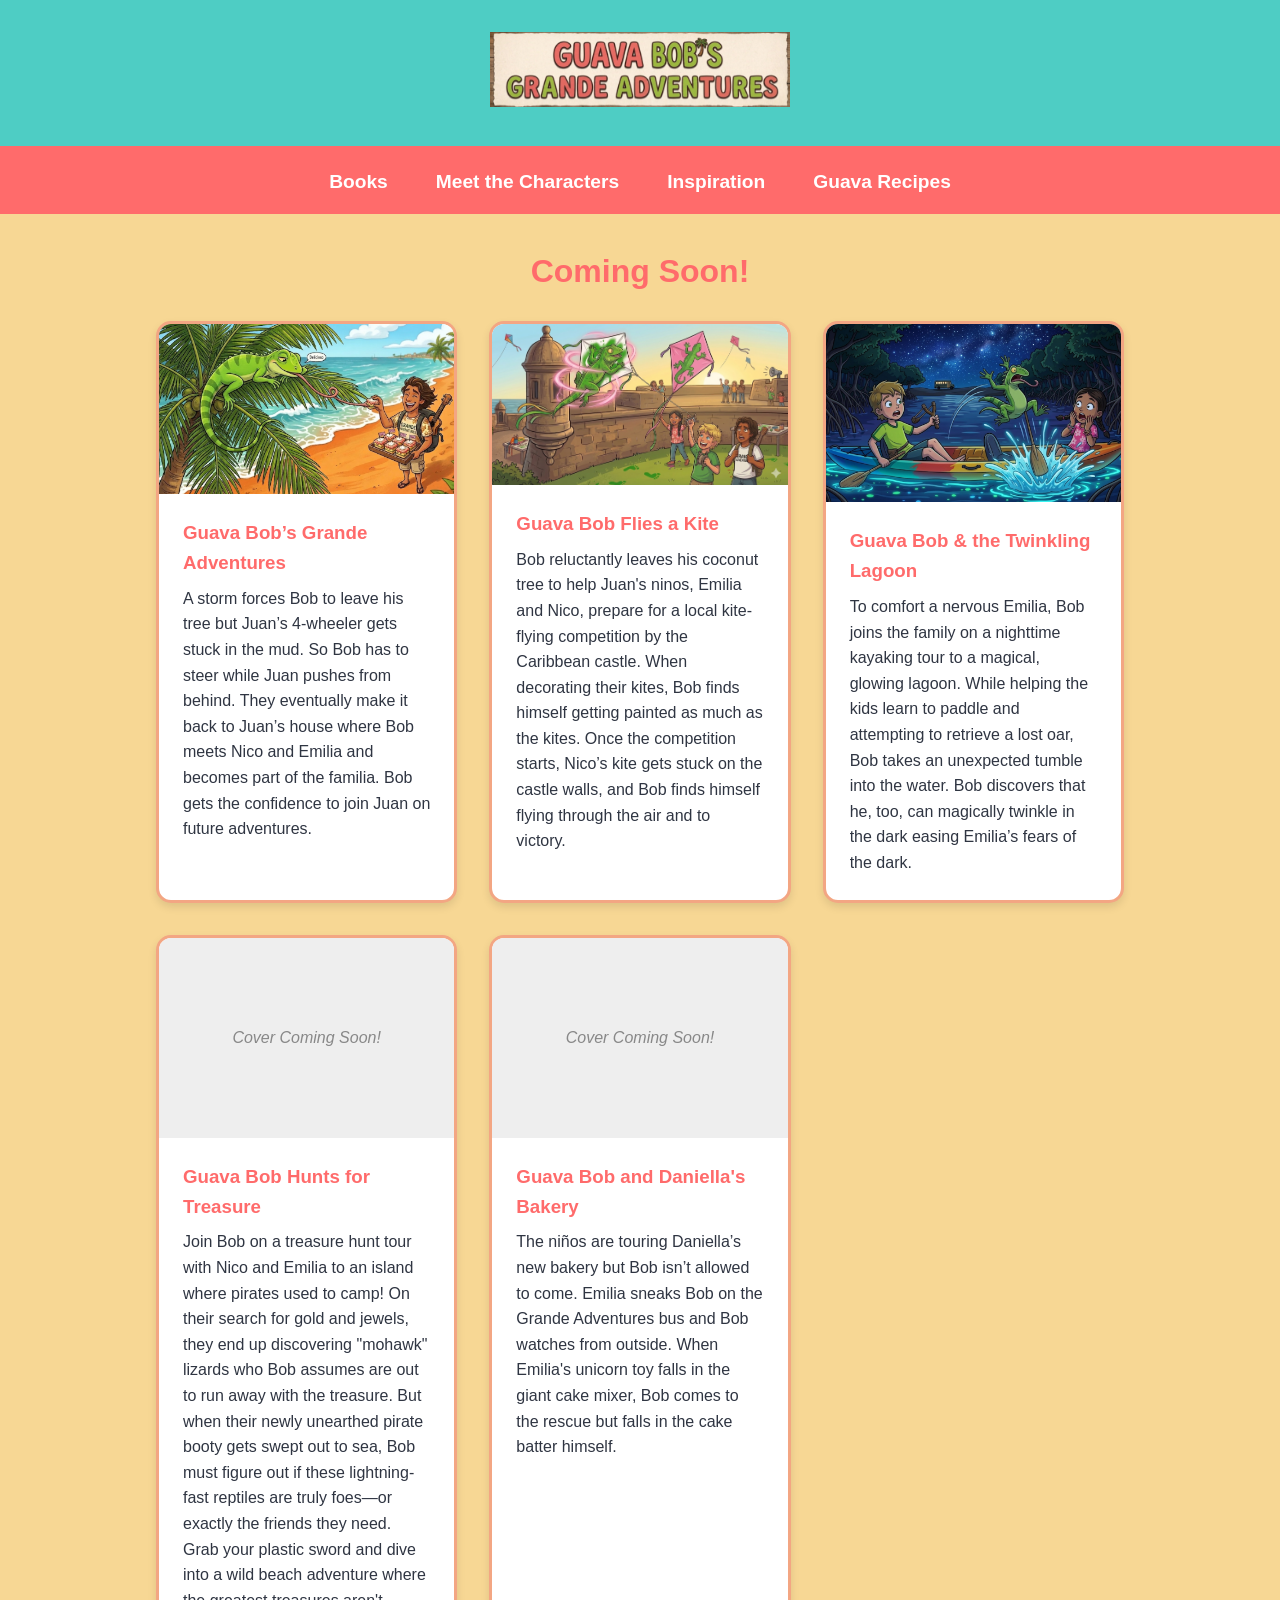
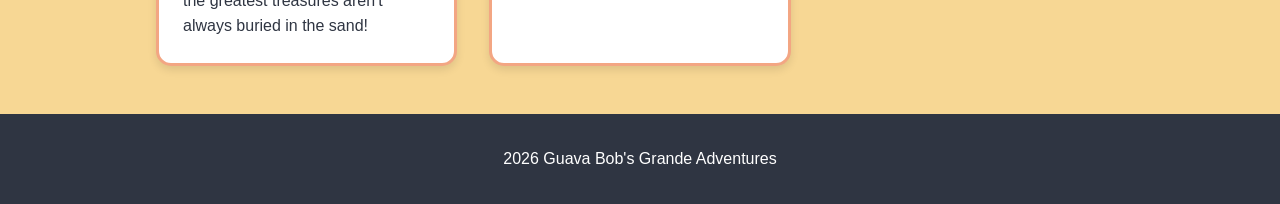
==== index.html @ d7e7c0f7 "Update index.html" ====
<!DOCTYPE html>
<html lang="en">
<head>
    <meta charset="UTF-8">
    <meta name="viewport" content="width=device-width, initial-scale=1.0">
    <title>Guava Bob's Grande Adventures - Books</title>
    <link rel="stylesheet" href="style.css">
</head>
<body>
    <header>
        <img src="images/Guava Bob Main Title.png" alt="Guava Bob's Grande Adventures" class="logo">
    </header>

    <nav>
        <ul>
            <li><a href="index.html">Books</a></li>
            <li><a href="characters.html">Meet the Characters</a></li>
            <li><a href="inspiration.html">Inspiration</a></li>
            <li><a href="recipes.html">Guava Recipes</a></li>
        </ul>
    </nav>

    <main>
        <h1>Coming Soon!</h1>
        <div class="card-container">
            <!-- Book 1 -->
            <div class="card">
                <img src="images/bookcover/GuavaBobGrandeIAdventures.png" alt="Guava Bob’s Grande Adventures">
                <div class="card-content">
                    <h3>Guava Bob’s Grande Adventures</h3>
                    <p>A storm forces Bob to leave his tree but Juan’s 4-wheeler gets stuck in the mud. So Bob has to steer while Juan pushes from behind. They eventually make it back to Juan’s house where Bob meets Nico and Emilia and becomes part of the familia. Bob gets the confidence to join Juan on future adventures.</p>
                </div>
            </div>

            <!-- Book 2 -->
            <div class="card">
                <img src="images/bookcover/kiteflyingCover.png" alt="Guava Bob Flies a Kite">
                <div class="card-content">
                    <h3>Guava Bob Flies a Kite</h3>
                    <p>Bob reluctantly leaves his coconut tree to help Juan's ninos, Emilia and Nico, prepare for a local kite-flying competition by the Caribbean castle. When decorating their kites, Bob finds himself getting painted as much as the kites. Once the competition starts, Nico’s kite gets stuck on the castle walls, and Bob finds himself flying through the air and to victory.</p>
                </div>
            </div>

            <!-- Book 3 -->
            <div class="card">
                <img src="images/bookcover/GuavaBobAndTheTwinklingLagoon.png" alt="Guava Bob & the Twinkling Lagoon">
                <div class="card-content">
                    <h3>Guava Bob & the Twinkling Lagoon</h3>
                    <p>To comfort a nervous Emilia, Bob joins the family on a nighttime kayaking tour to a magical, glowing lagoon. While helping the kids learn to paddle and attempting to retrieve a lost oar, Bob takes an unexpected tumble into the water. Bob discovers that he, too, can magically twinkle in the dark easing Emilia’s fears of the dark.</p>
                </div>
            </div>

            <!-- Book 4 -->
            <div class="card">
                <div class="image-placeholder">Cover Coming Soon!</div>
                <div class="card-content">
                    <h3>Guava Bob Hunts for Treasure</h3>
                    <p>Join Bob on a treasure hunt tour with Nico and Emilia to an island where pirates used to camp! On their search for gold and jewels, they end up discovering "mohawk" lizards who Bob assumes are out to run away with the treasure. But when their newly unearthed pirate booty gets swept out to sea, Bob must figure out if these lightning-fast reptiles are truly foes—or exactly the friends they need. Grab your plastic sword and dive into a wild beach adventure where the greatest treasures aren't always buried in the sand!</p>
                </div>
            </div>

            <!-- Book 5 -->
            <div class="card">
                <div class="image-placeholder">Cover Coming Soon!</div>
                <div class="card-content">
                    <h3>Guava Bob and Daniella's Bakery</h3>
                    <p>The niños are touring Daniella’s new bakery but Bob isn’t allowed to come. Emilia sneaks Bob on the Grande Adventures bus and Bob watches from outside. When Emilia's unicorn toy falls in the giant cake mixer, Bob comes to the rescue but falls in the cake batter himself.</p>
                </div>
            </div>
        </div>
    </main>

    <footer>
        <p> 2026 Guava Bob's Grande Adventures</p>
    </footer>
</body>
</html>
---- style.css ----
:root {
    --guava-pink: #FF6B6B;
    --lizard-green: #4ECDC4;
    --sand-tan: #F7D794;
    --sand-orange: #F3A683;
    --tropical-dark: #2F3542;
    --white: #FFFFFF;
}

* {
    box-sizing: border-box;
    margin: 0;
    padding: 0;
}

body {
    font-family: 'Comic Sans MS', 'Chalkboard SE', 'cursive', sans-serif;
    background-color: var(--sand-tan);
    color: var(--tropical-dark);
    line-height: 1.6;
}

header {
    background-color: var(--lizard-green);
    padding: 2rem;
    text-align: center;
    border-bottom: 5px solid var(--guava-pink);
}

.logo {
    max-width: 300px;
    height: auto;
}

nav {
    background-color: var(--guava-pink);
    padding: 1rem;
    position: sticky;
    top: 0;
    z-index: 1000;
}

nav ul {
    list-style: none;
    display: flex;
    justify-content: center;
    flex-wrap: wrap;
}

nav ul li {
    margin: 0 1.5rem;
}

nav ul li a {
    color: var(--white);
    text-decoration: none;
    font-weight: bold;
    font-size: 1.2rem;
}

nav ul li a:hover {
    color: var(--tropical-dark);
}

main {
    max-width: 1000px;
    margin: 2rem auto;
    padding: 0 1rem;
}

h1, h2 {
    color: var(--guava-pink);
    margin-bottom: 1.5rem;
    text-align: center;
}

.card-container {
    display: grid;
    grid-template-columns: repeat(auto-fit, minmax(300px, 1fr));
    gap: 2rem;
}

.card {
    background-color: var(--white);
    border-radius: 15px;
    overflow: hidden;
    box-shadow: 0 4px 8px rgba(0,0,0,0.1);
    border: 3px solid var(--sand-orange);
    transition: transform 0.3s ease;
}

.card:hover {
    transform: translateY(-5px);
}

.card img {
    width: 100%;
    height: auto;
    display: block;
}

.card-content {
    padding: 1.5rem;
}

.card-content h3 {
    color: var(--guava-pink);
    margin-bottom: 0.5rem;
}

.recipe-placeholder, .image-placeholder {
    background-color: #eee;
    height: 200px;
    display: flex;
    align-items: center;
    justify-content: center;
    color: #888;
    font-style: italic;
}

footer {
    text-align: center;
    padding: 2rem;
    background-color: var(--tropical-dark);
    color: var(--white);
    margin-top: 3rem;
}

/* Character Specific Styles */
.character-grid {
    display: grid;
    grid-template-columns: repeat(auto-fit, minmax(200px, 1fr));
    gap: 2rem;
}

.character-card img {
    border-radius: 50%;
    width: 150px;
    height: 150px;
    object-fit: cover;
    margin: 1rem auto;
    border: 5px solid var(--lizard-green);
}

.character-card {
    text-align: center;
}

/* Inspiration Page */
.bio-section {
    background: var(--white);
    padding: 2rem;
    border-radius: 15px;
    border-left: 10px solid var(--guava-pink);
}

@media (max-width: 600px) {
    nav ul li {
        margin: 0.5rem;
    }
}
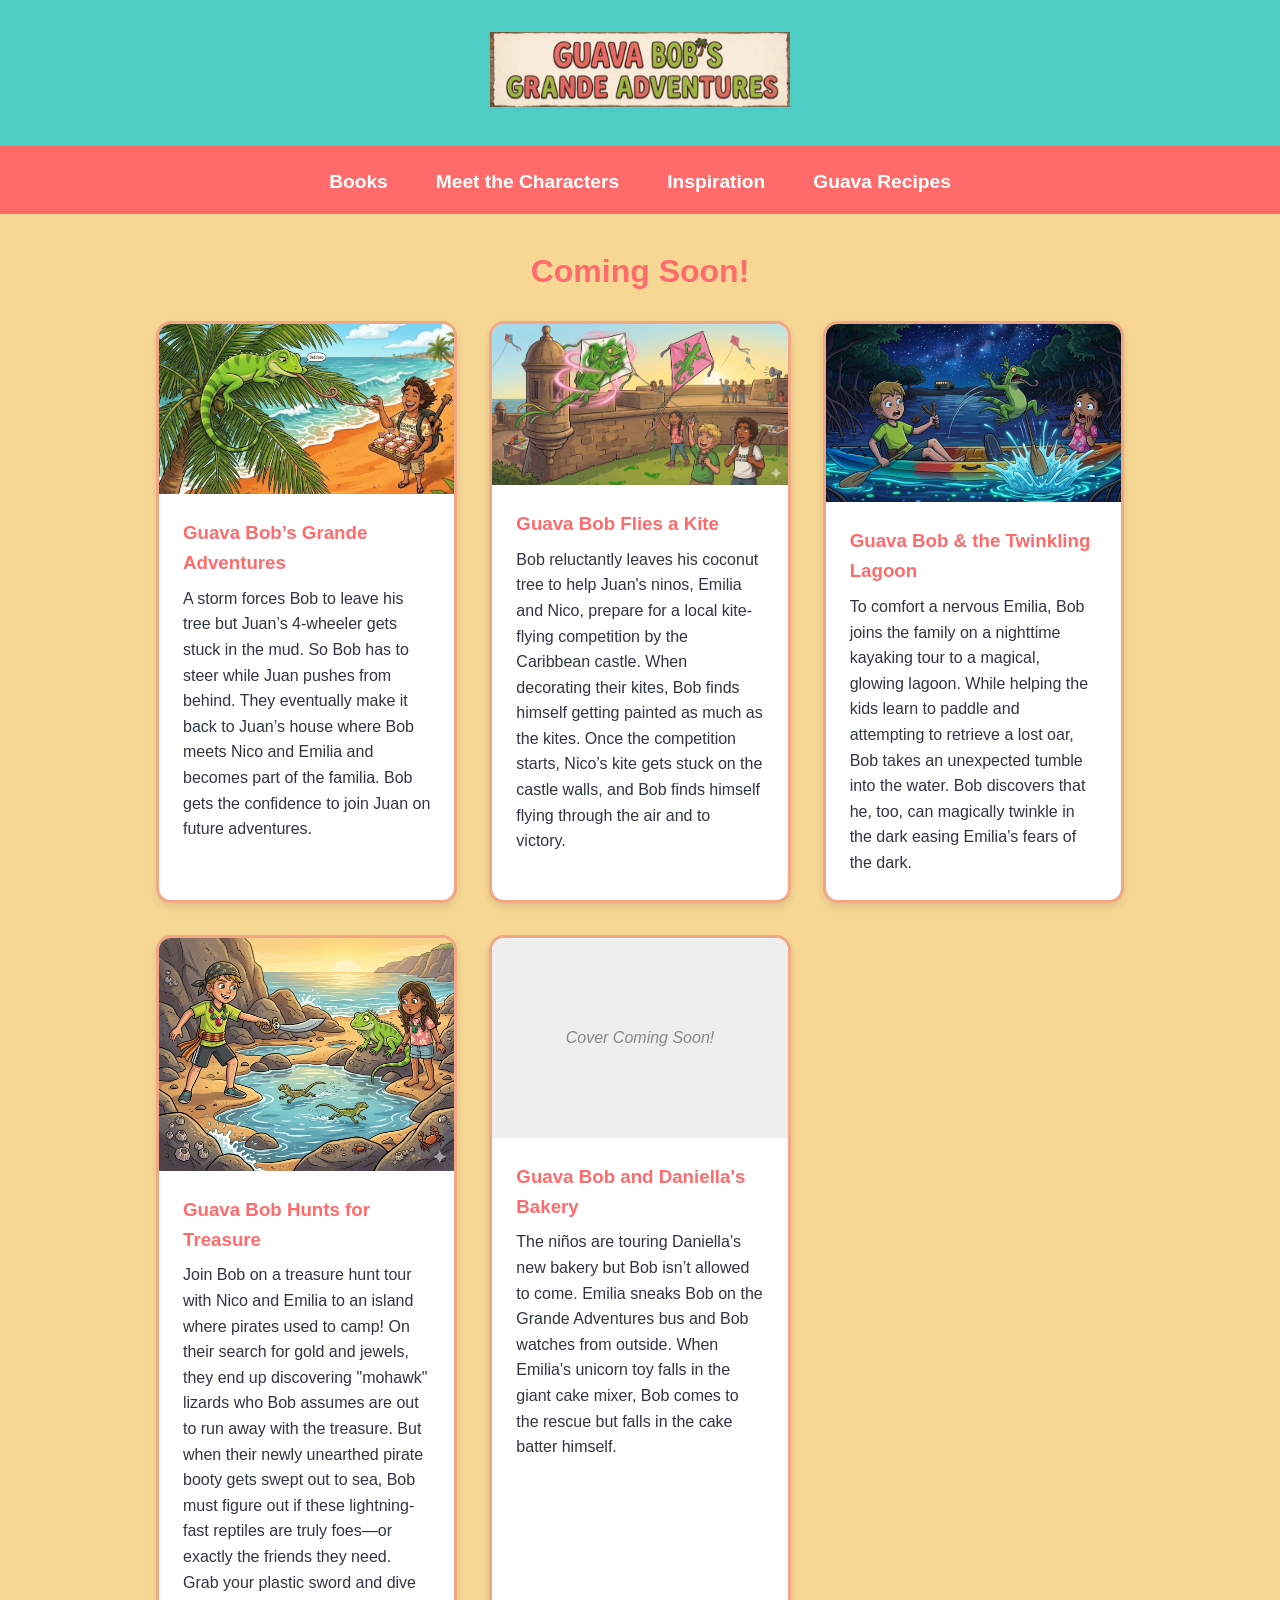
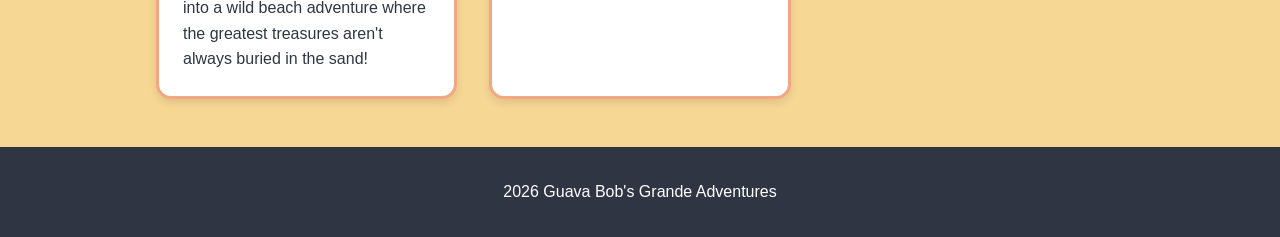
==== commit f652dcc1: "Update index.html" ====
--- a/index.html
+++ b/index.html
@@ -52,7 +52,7 @@
 
             <!-- Book 4 -->
             <div class="card">
-                <div class="image-placeholder">Cover Coming Soon!</div>
+                <img src="images/bookcover/TreasureHuntCover.png" alt="Guava Bob Hunts for Treasure">
                 <div class="card-content">
                     <h3>Guava Bob Hunts for Treasure</h3>
                     <p>Join Bob on a treasure hunt tour with Nico and Emilia to an island where pirates used to camp! On their search for gold and jewels, they end up discovering "mohawk" lizards who Bob assumes are out to run away with the treasure. But when their newly unearthed pirate booty gets swept out to sea, Bob must figure out if these lightning-fast reptiles are truly foes—or exactly the friends they need. Grab your plastic sword and dive into a wild beach adventure where the greatest treasures aren't always buried in the sand!</p>
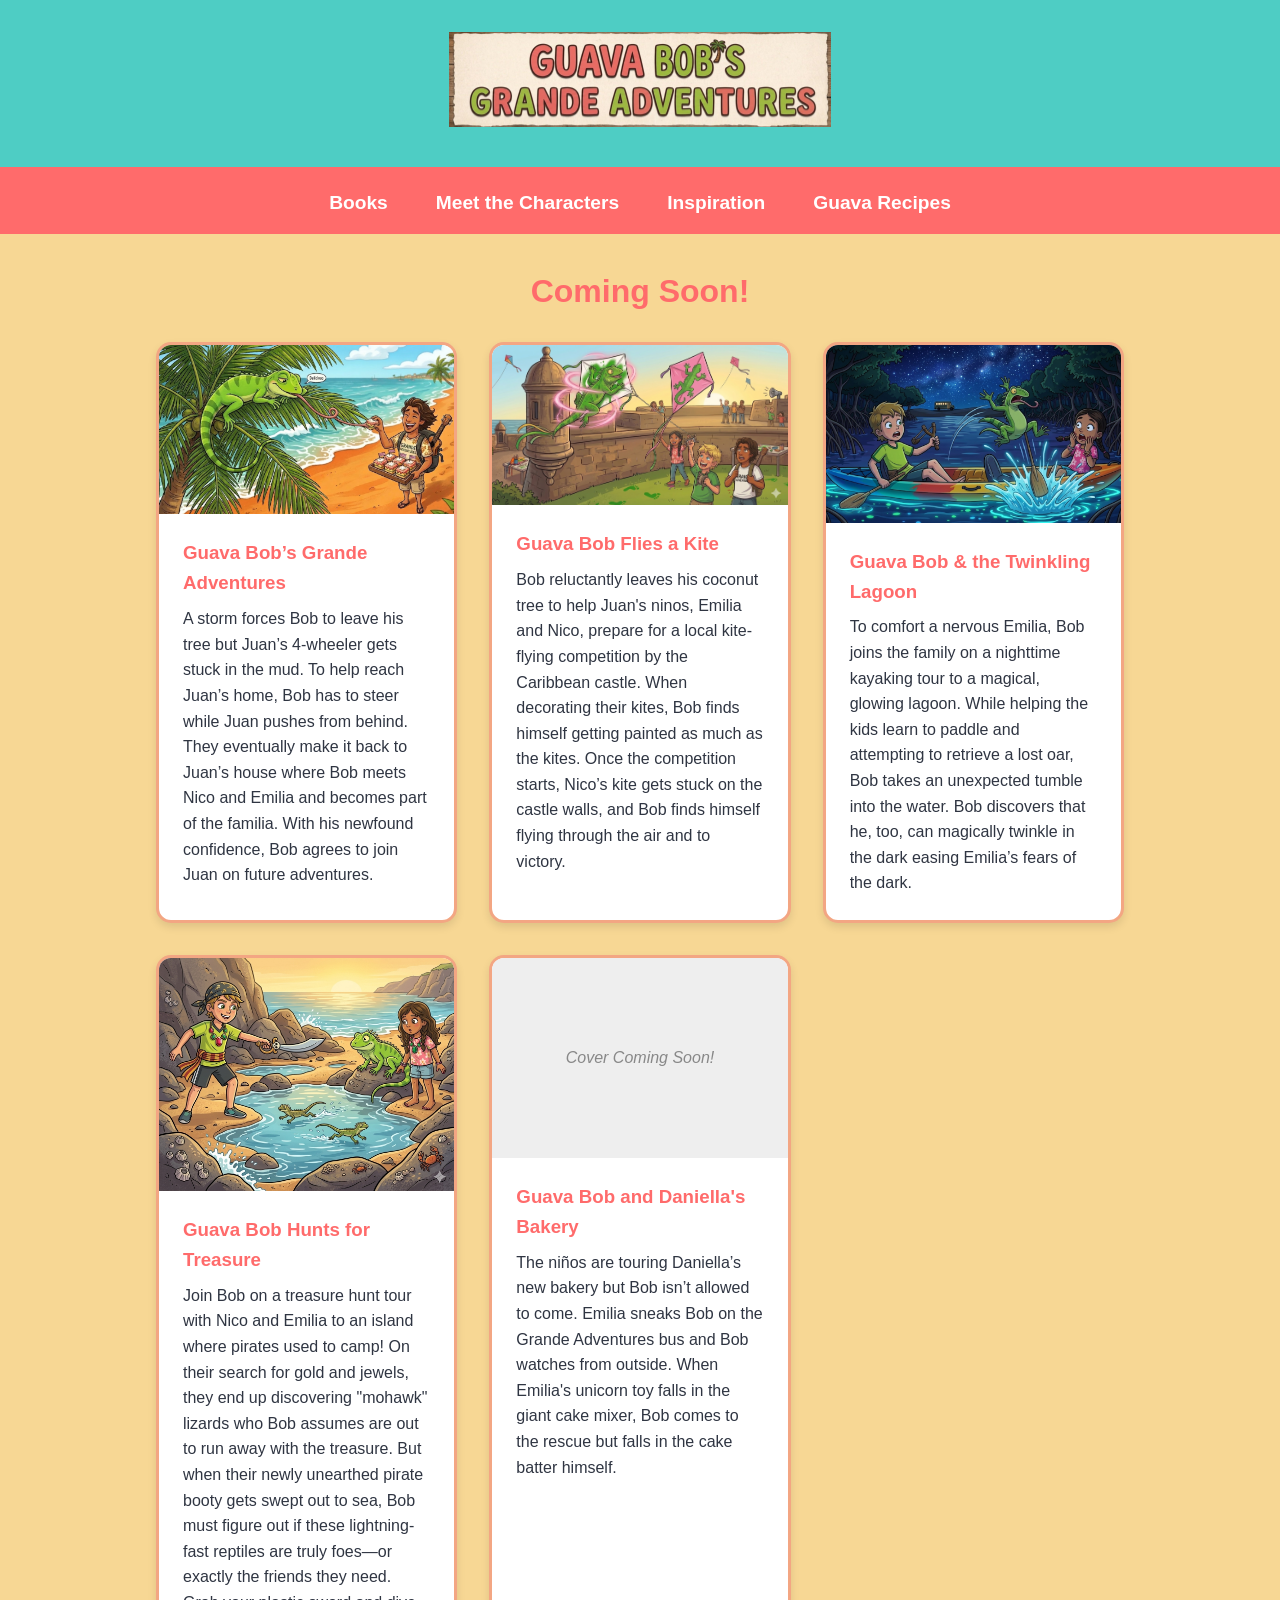
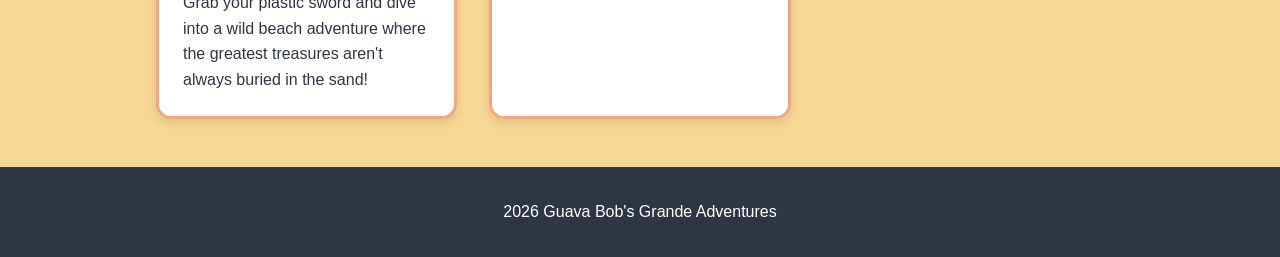
==== commit 50a12959: "Update index.html" ====
--- a/index.html
+++ b/index.html
@@ -28,7 +28,7 @@
                 <img src="images/bookcover/GuavaBobGrandeIAdventures.png" alt="Guava Bob’s Grande Adventures">
                 <div class="card-content">
                     <h3>Guava Bob’s Grande Adventures</h3>
-                    <p>A storm forces Bob to leave his tree but Juan’s 4-wheeler gets stuck in the mud. So Bob has to steer while Juan pushes from behind. They eventually make it back to Juan’s house where Bob meets Nico and Emilia and becomes part of the familia. Bob gets the confidence to join Juan on future adventures.</p>
+                    <p>A storm forces Bob to leave his tree but Juan’s 4-wheeler gets stuck in the mud. To help reach Juan’s home, Bob has to steer while Juan pushes from behind.  They eventually make it back to Juan’s house where Bob meets Nico and Emilia and becomes part of the familia.  With his newfound confidence, Bob agrees to join Juan on future adventures.</p>
                 </div>
             </div>
 
--- a/style.css
+++ b/style.css
@@ -28,7 +28,7 @@
 }
 
 .logo {
-    max-width: 300px;
+    max-width: 600px;
     height: auto;
 }
 
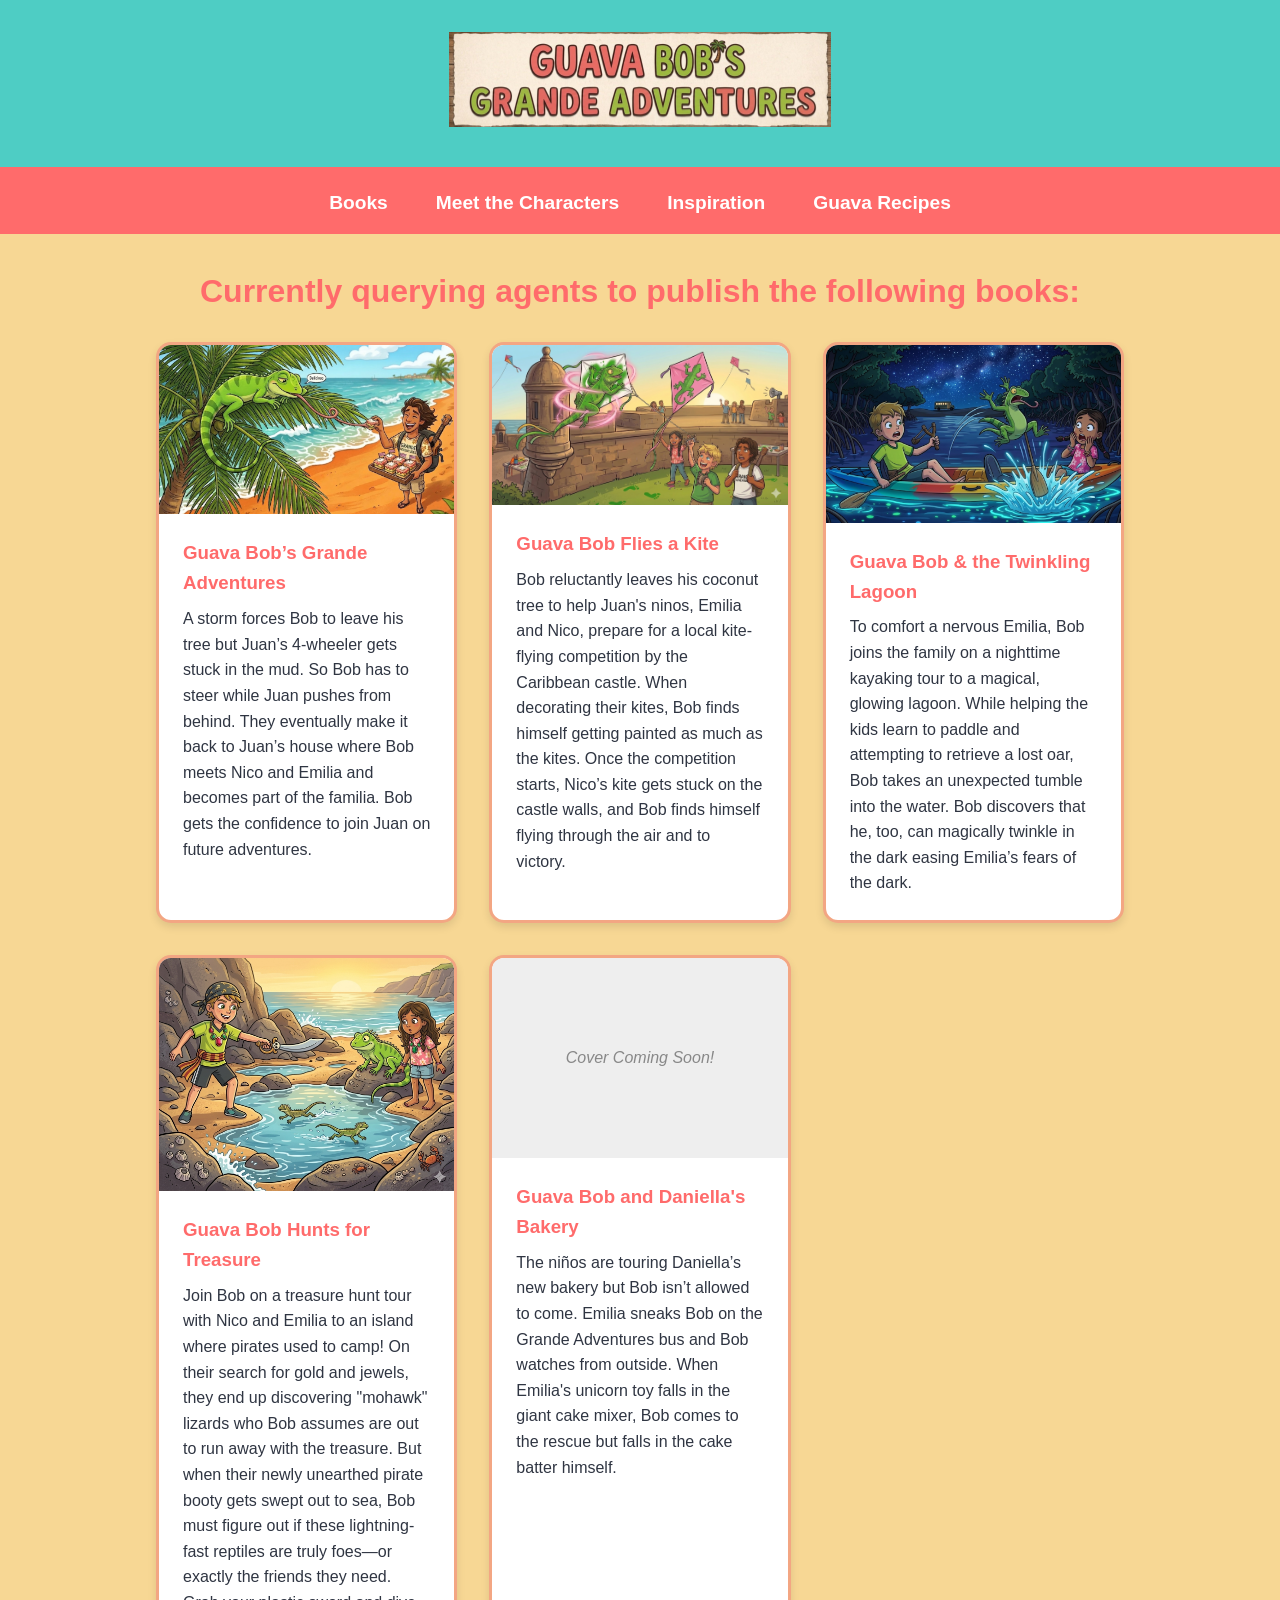
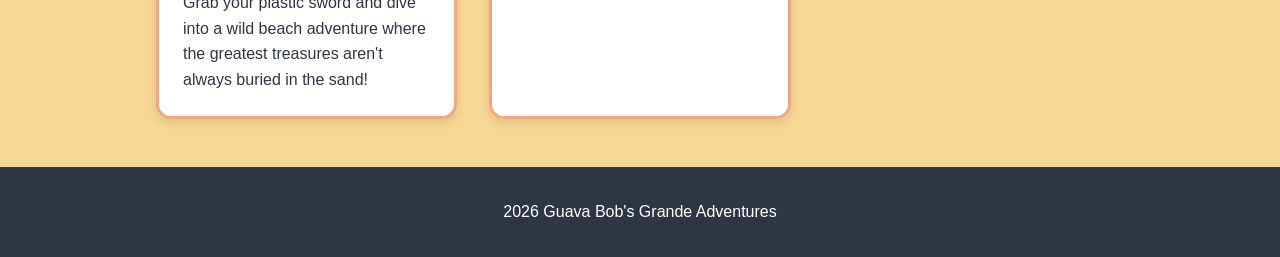
==== commit a44be814: "Update index.html" ====
--- a/index.html
+++ b/index.html
@@ -21,14 +21,14 @@
     </nav>
 
     <main>
-        <h1>Coming Soon!</h1>
+        <h1>Currently querying agents to publish the following books:</h1>
         <div class="card-container">
             <!-- Book 1 -->
             <div class="card">
                 <img src="images/bookcover/GuavaBobGrandeIAdventures.png" alt="Guava Bob’s Grande Adventures">
                 <div class="card-content">
                     <h3>Guava Bob’s Grande Adventures</h3>
-                    <p>A storm forces Bob to leave his tree but Juan’s 4-wheeler gets stuck in the mud. To help reach Juan’s home, Bob has to steer while Juan pushes from behind.  They eventually make it back to Juan’s house where Bob meets Nico and Emilia and becomes part of the familia.  With his newfound confidence, Bob agrees to join Juan on future adventures.</p>
+                    <p>A storm forces Bob to leave his tree but Juan’s 4-wheeler gets stuck in the mud. So Bob has to steer while Juan pushes from behind. They eventually make it back to Juan’s house where Bob meets Nico and Emilia and becomes part of the familia. Bob gets the confidence to join Juan on future adventures.</p>
                 </div>
             </div>
 
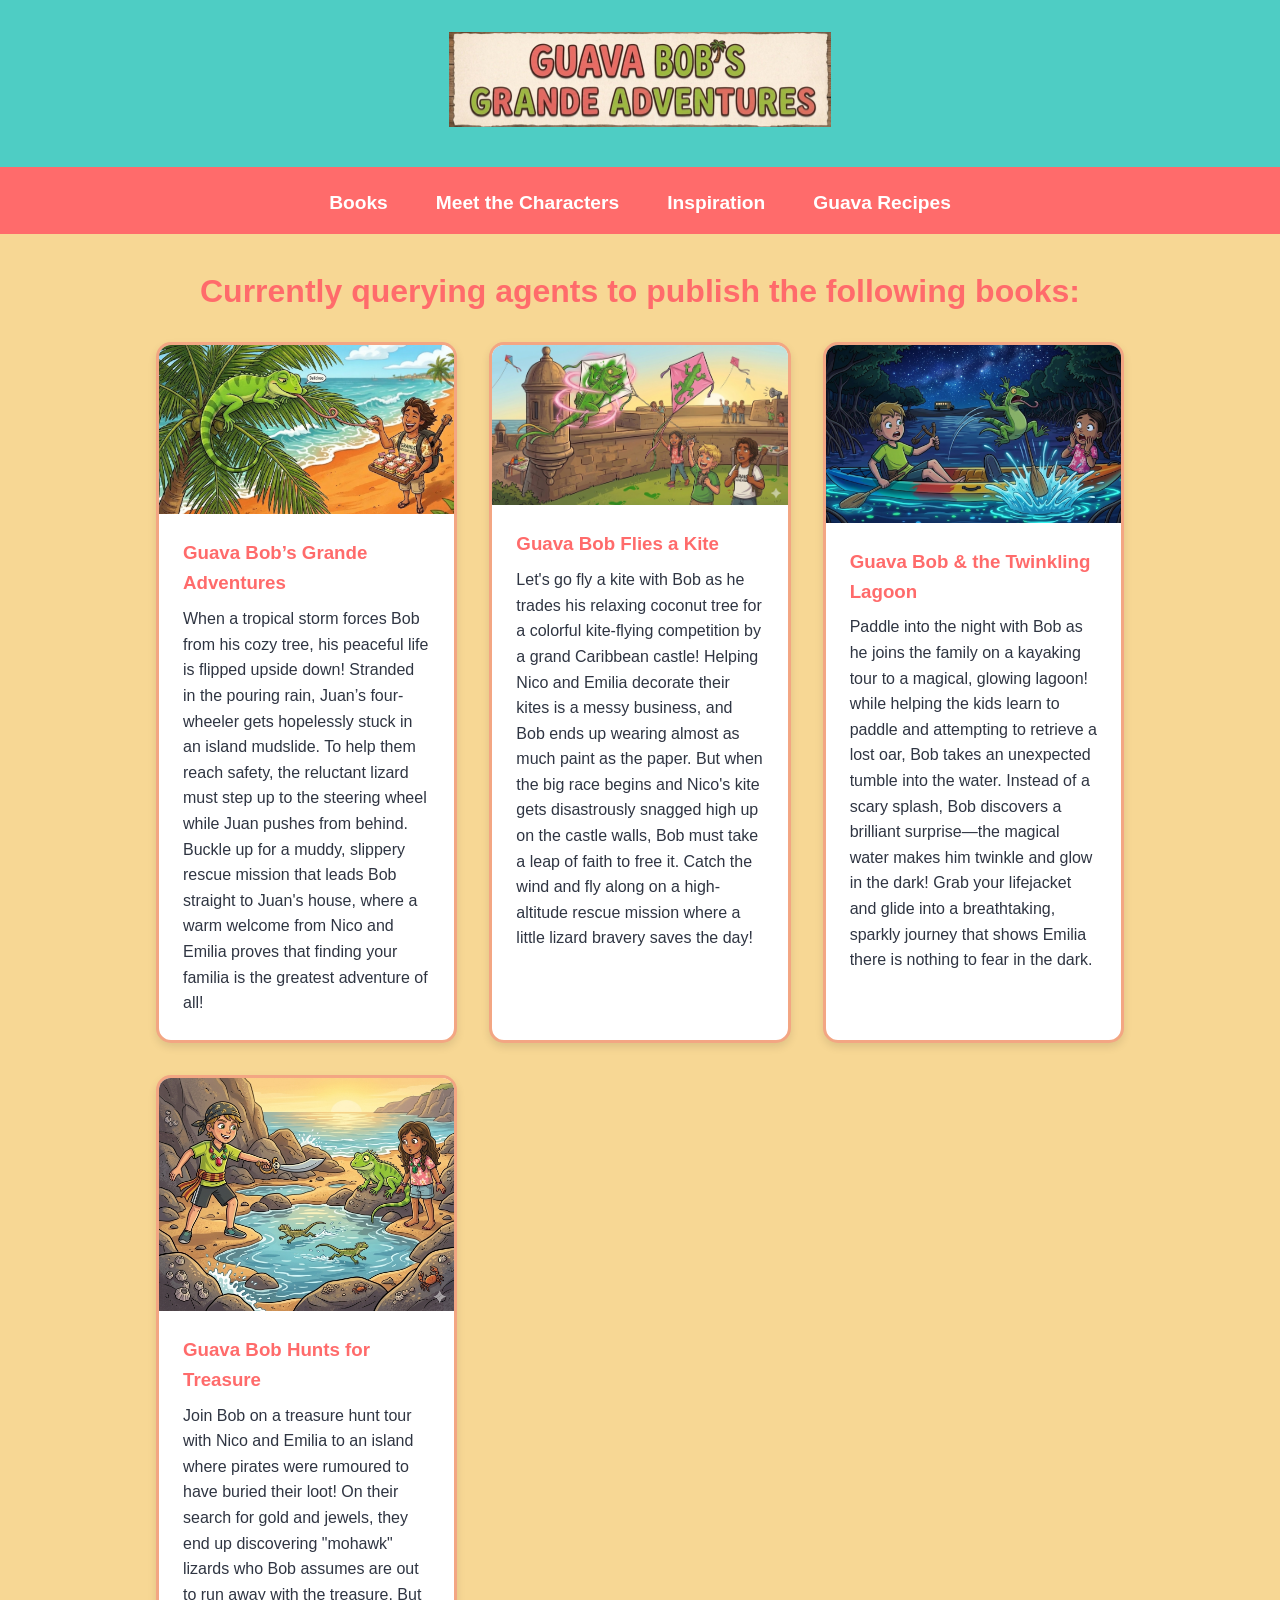
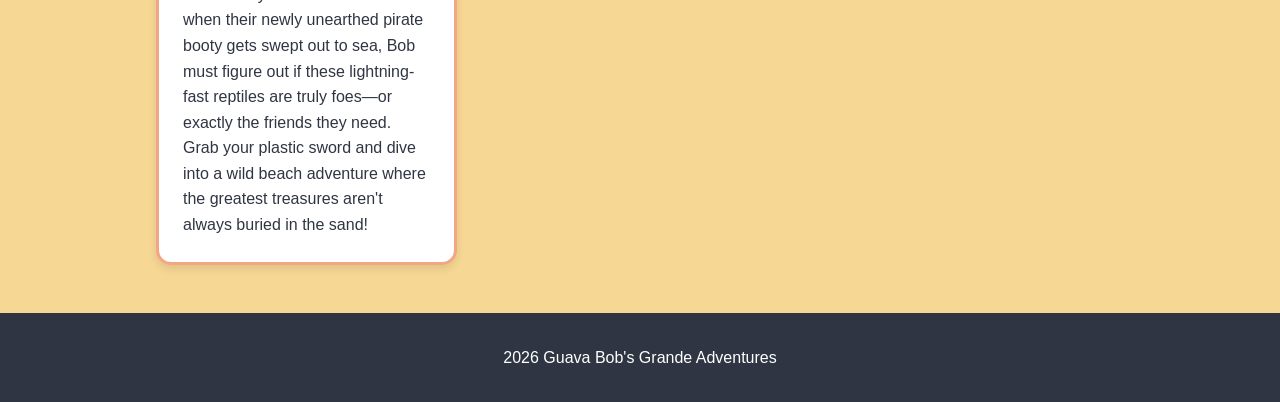
==== commit e7e394f1: "Update index.html" ====
--- a/index.html
+++ b/index.html
@@ -28,7 +28,7 @@
                 <img src="images/bookcover/GuavaBobGrandeIAdventures.png" alt="Guava Bob’s Grande Adventures">
                 <div class="card-content">
                     <h3>Guava Bob’s Grande Adventures</h3>
-                    <p>A storm forces Bob to leave his tree but Juan’s 4-wheeler gets stuck in the mud. So Bob has to steer while Juan pushes from behind. They eventually make it back to Juan’s house where Bob meets Nico and Emilia and becomes part of the familia. Bob gets the confidence to join Juan on future adventures.</p>
+                    <p>When a tropical storm forces Bob from his cozy tree, his peaceful life is flipped upside down! Stranded in the pouring rain, Juan’s four-wheeler gets hopelessly stuck in an island mudslide. To help them reach safety, the reluctant lizard must step up to the steering wheel while Juan pushes from behind. Buckle up for a muddy, slippery rescue mission that leads Bob straight to Juan's house, where a warm welcome from Nico and Emilia proves that finding your familia is the greatest adventure of all!</p>
                 </div>
             </div>
 
@@ -37,7 +37,7 @@
                 <img src="images/bookcover/kiteflyingCover.png" alt="Guava Bob Flies a Kite">
                 <div class="card-content">
                     <h3>Guava Bob Flies a Kite</h3>
-                    <p>Bob reluctantly leaves his coconut tree to help Juan's ninos, Emilia and Nico, prepare for a local kite-flying competition by the Caribbean castle. When decorating their kites, Bob finds himself getting painted as much as the kites. Once the competition starts, Nico’s kite gets stuck on the castle walls, and Bob finds himself flying through the air and to victory.</p>
+                    <p>Let's go fly a kite with Bob as he trades his relaxing coconut tree for a colorful kite-flying competition by a grand Caribbean castle! Helping Nico and Emilia decorate their kites is a messy business, and Bob ends up wearing almost as much paint as the paper. But when the big race begins and Nico's kite gets disastrously snagged high up on the castle walls, Bob must take a leap of faith to free it. Catch the wind and fly along on a high-altitude rescue mission where a little lizard bravery saves the day!</p>
                 </div>
             </div>
 
@@ -46,7 +46,7 @@
                 <img src="images/bookcover/GuavaBobAndTheTwinklingLagoon.png" alt="Guava Bob & the Twinkling Lagoon">
                 <div class="card-content">
                     <h3>Guava Bob & the Twinkling Lagoon</h3>
-                    <p>To comfort a nervous Emilia, Bob joins the family on a nighttime kayaking tour to a magical, glowing lagoon. While helping the kids learn to paddle and attempting to retrieve a lost oar, Bob takes an unexpected tumble into the water. Bob discovers that he, too, can magically twinkle in the dark easing Emilia’s fears of the dark.</p>
+                    <p>Paddle into the night with Bob as he joins the family on a kayaking tour to a magical, glowing lagoon! while helping the kids learn to paddle and attempting to retrieve a lost oar, Bob takes an unexpected tumble into the water. Instead of a scary splash, Bob discovers a brilliant surprise—the magical water makes him twinkle and glow in the dark! Grab your lifejacket and glide into a breathtaking, sparkly journey that shows Emilia there is nothing to fear in the dark.</p>
                 </div>
             </div>
 
@@ -55,16 +55,7 @@
                 <img src="images/bookcover/TreasureHuntCover.png" alt="Guava Bob Hunts for Treasure">
                 <div class="card-content">
                     <h3>Guava Bob Hunts for Treasure</h3>
-                    <p>Join Bob on a treasure hunt tour with Nico and Emilia to an island where pirates used to camp! On their search for gold and jewels, they end up discovering "mohawk" lizards who Bob assumes are out to run away with the treasure. But when their newly unearthed pirate booty gets swept out to sea, Bob must figure out if these lightning-fast reptiles are truly foes—or exactly the friends they need. Grab your plastic sword and dive into a wild beach adventure where the greatest treasures aren't always buried in the sand!</p>
-                </div>
-            </div>
-
-            <!-- Book 5 -->
-            <div class="card">
-                <div class="image-placeholder">Cover Coming Soon!</div>
-                <div class="card-content">
-                    <h3>Guava Bob and Daniella's Bakery</h3>
-                    <p>The niños are touring Daniella’s new bakery but Bob isn’t allowed to come. Emilia sneaks Bob on the Grande Adventures bus and Bob watches from outside. When Emilia's unicorn toy falls in the giant cake mixer, Bob comes to the rescue but falls in the cake batter himself.</p>
+                    <p>Join Bob on a treasure hunt tour with Nico and Emilia to an island where pirates were rumoured to have buried their loot! On their search for gold and jewels, they end up discovering "mohawk" lizards who Bob assumes are out to run away with the treasure. But when their newly unearthed pirate booty gets swept out to sea, Bob must figure out if these lightning-fast reptiles are truly foes—or exactly the friends they need. Grab your plastic sword and dive into a wild beach adventure where the greatest treasures aren't always buried in the sand!</p>
                 </div>
             </div>
         </div>
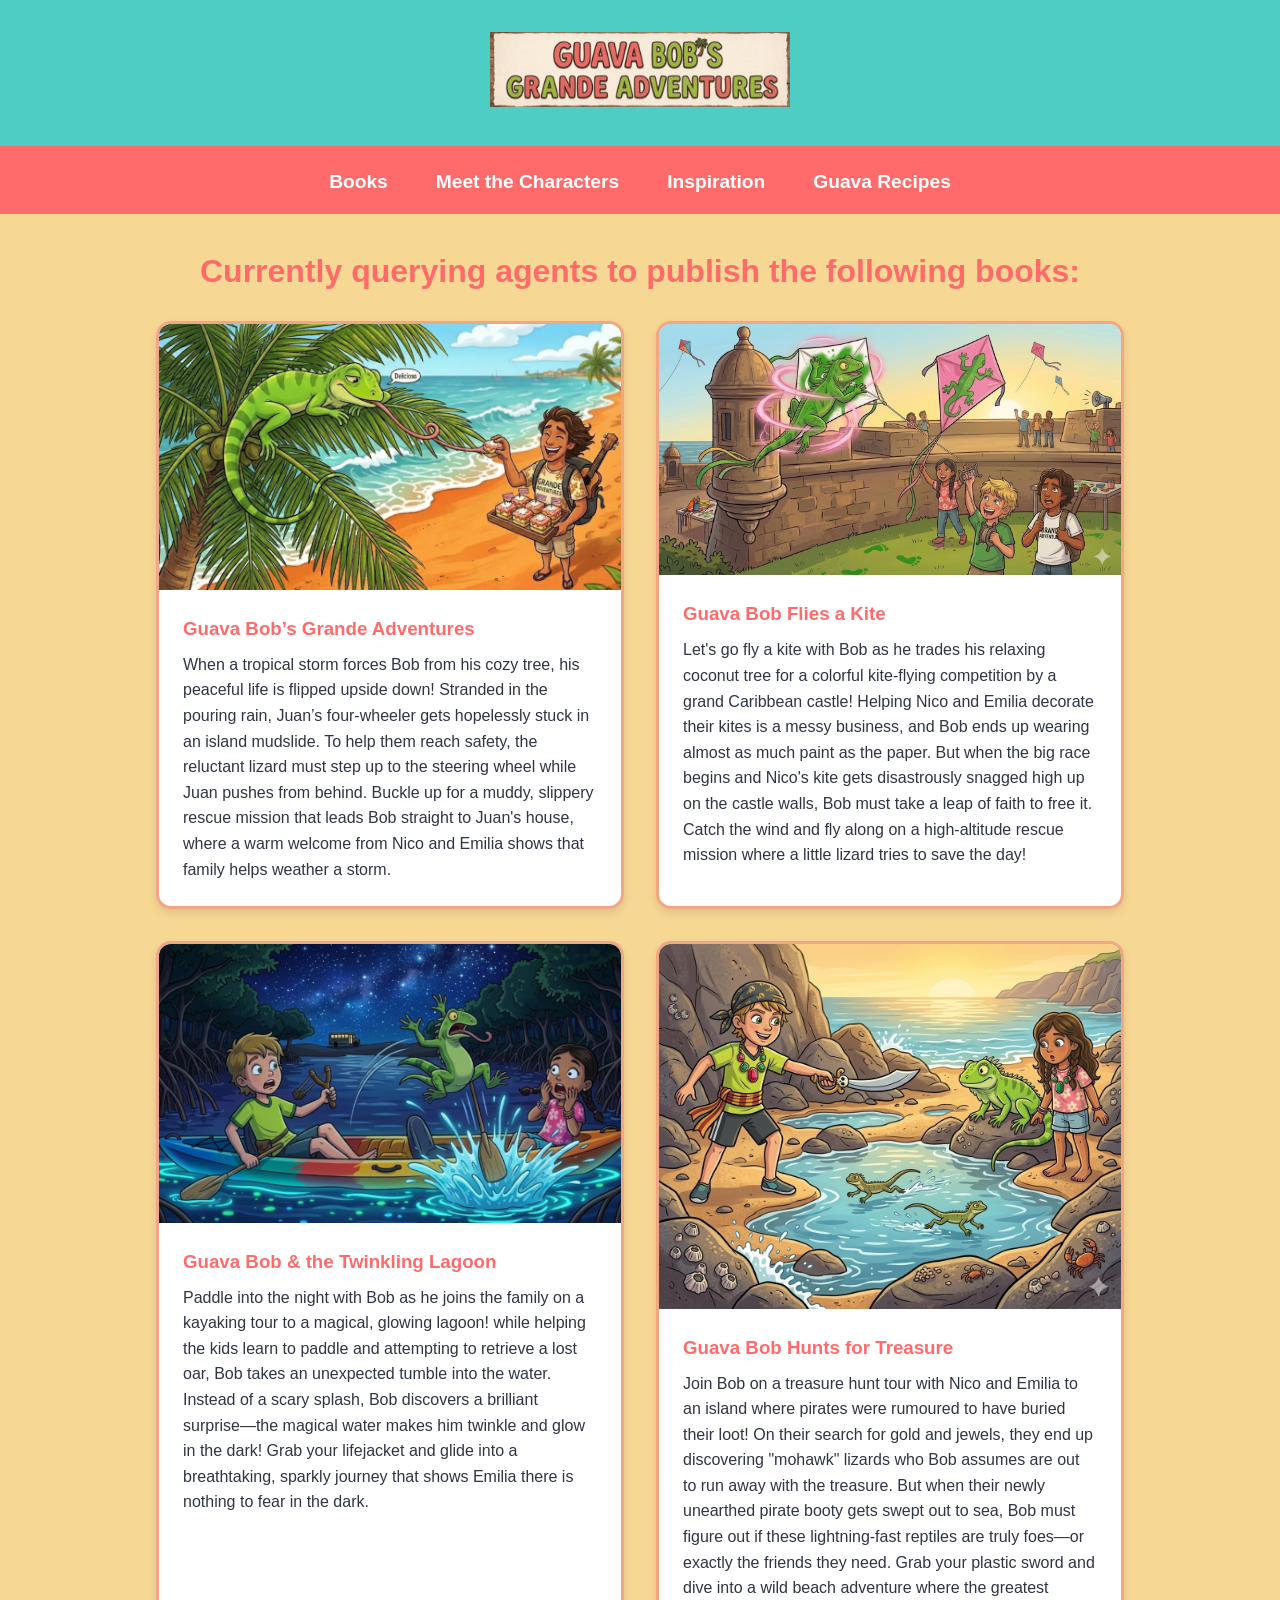
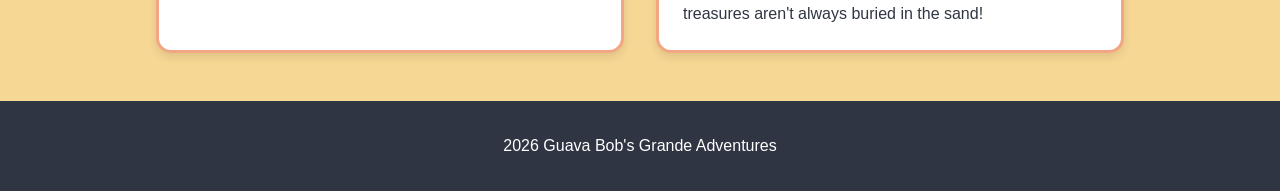
==== commit 7dc580b3: "Update index.html" ====
--- a/index.html
+++ b/index.html
@@ -28,7 +28,7 @@
                 <img src="images/bookcover/GuavaBobGrandeIAdventures.png" alt="Guava Bob’s Grande Adventures">
                 <div class="card-content">
                     <h3>Guava Bob’s Grande Adventures</h3>
-                    <p>When a tropical storm forces Bob from his cozy tree, his peaceful life is flipped upside down! Stranded in the pouring rain, Juan’s four-wheeler gets hopelessly stuck in an island mudslide. To help them reach safety, the reluctant lizard must step up to the steering wheel while Juan pushes from behind. Buckle up for a muddy, slippery rescue mission that leads Bob straight to Juan's house, where a warm welcome from Nico and Emilia proves that finding your familia is the greatest adventure of all!</p>
+                    <p>When a tropical storm forces Bob from his cozy tree, his peaceful life is flipped upside down! Stranded in the pouring rain, Juan’s four-wheeler gets hopelessly stuck in an island mudslide. To help them reach safety, the reluctant lizard must step up to the steering wheel while Juan pushes from behind. Buckle up for a muddy, slippery rescue mission that leads Bob straight to Juan's house, where a warm welcome from Nico and Emilia shows that family helps weather a storm.</p>
                 </div>
             </div>
 
@@ -37,7 +37,7 @@
                 <img src="images/bookcover/kiteflyingCover.png" alt="Guava Bob Flies a Kite">
                 <div class="card-content">
                     <h3>Guava Bob Flies a Kite</h3>
-                    <p>Let's go fly a kite with Bob as he trades his relaxing coconut tree for a colorful kite-flying competition by a grand Caribbean castle! Helping Nico and Emilia decorate their kites is a messy business, and Bob ends up wearing almost as much paint as the paper. But when the big race begins and Nico's kite gets disastrously snagged high up on the castle walls, Bob must take a leap of faith to free it. Catch the wind and fly along on a high-altitude rescue mission where a little lizard bravery saves the day!</p>
+                    <p>Let's go fly a kite with Bob as he trades his relaxing coconut tree for a colorful kite-flying competition by a grand Caribbean castle! Helping Nico and Emilia decorate their kites is a messy business, and Bob ends up wearing almost as much paint as the paper. But when the big race begins and Nico's kite gets disastrously snagged high up on the castle walls, Bob must take a leap of faith to free it. Catch the wind and fly along on a high-altitude rescue mission where a little lizard tries to save the day!</p>
                 </div>
             </div>
 
--- a/style.css
+++ b/style.css
@@ -14,7 +14,7 @@
 }
 
 body {
-    font-family: 'Comic Sans MS', 'Chalkboard SE', 'cursive', sans-serif;
+    font-family: 'Arial Rounded MT Bold', 'Helvetica Rounded', 'Trebuchet MS', sans-serif;
     background-color: var(--sand-tan);
     color: var(--tropical-dark);
     line-height: 1.6;
@@ -28,7 +28,7 @@
 }
 
 .logo {
-    max-width: 600px;
+    max-width: 300px;
     height: auto;
 }
 
@@ -76,7 +76,7 @@
 
 .card-container {
     display: grid;
-    grid-template-columns: repeat(auto-fit, minmax(300px, 1fr));
+    grid-template-columns: repeat(2, 1fr); 
     gap: 2rem;
 }
 
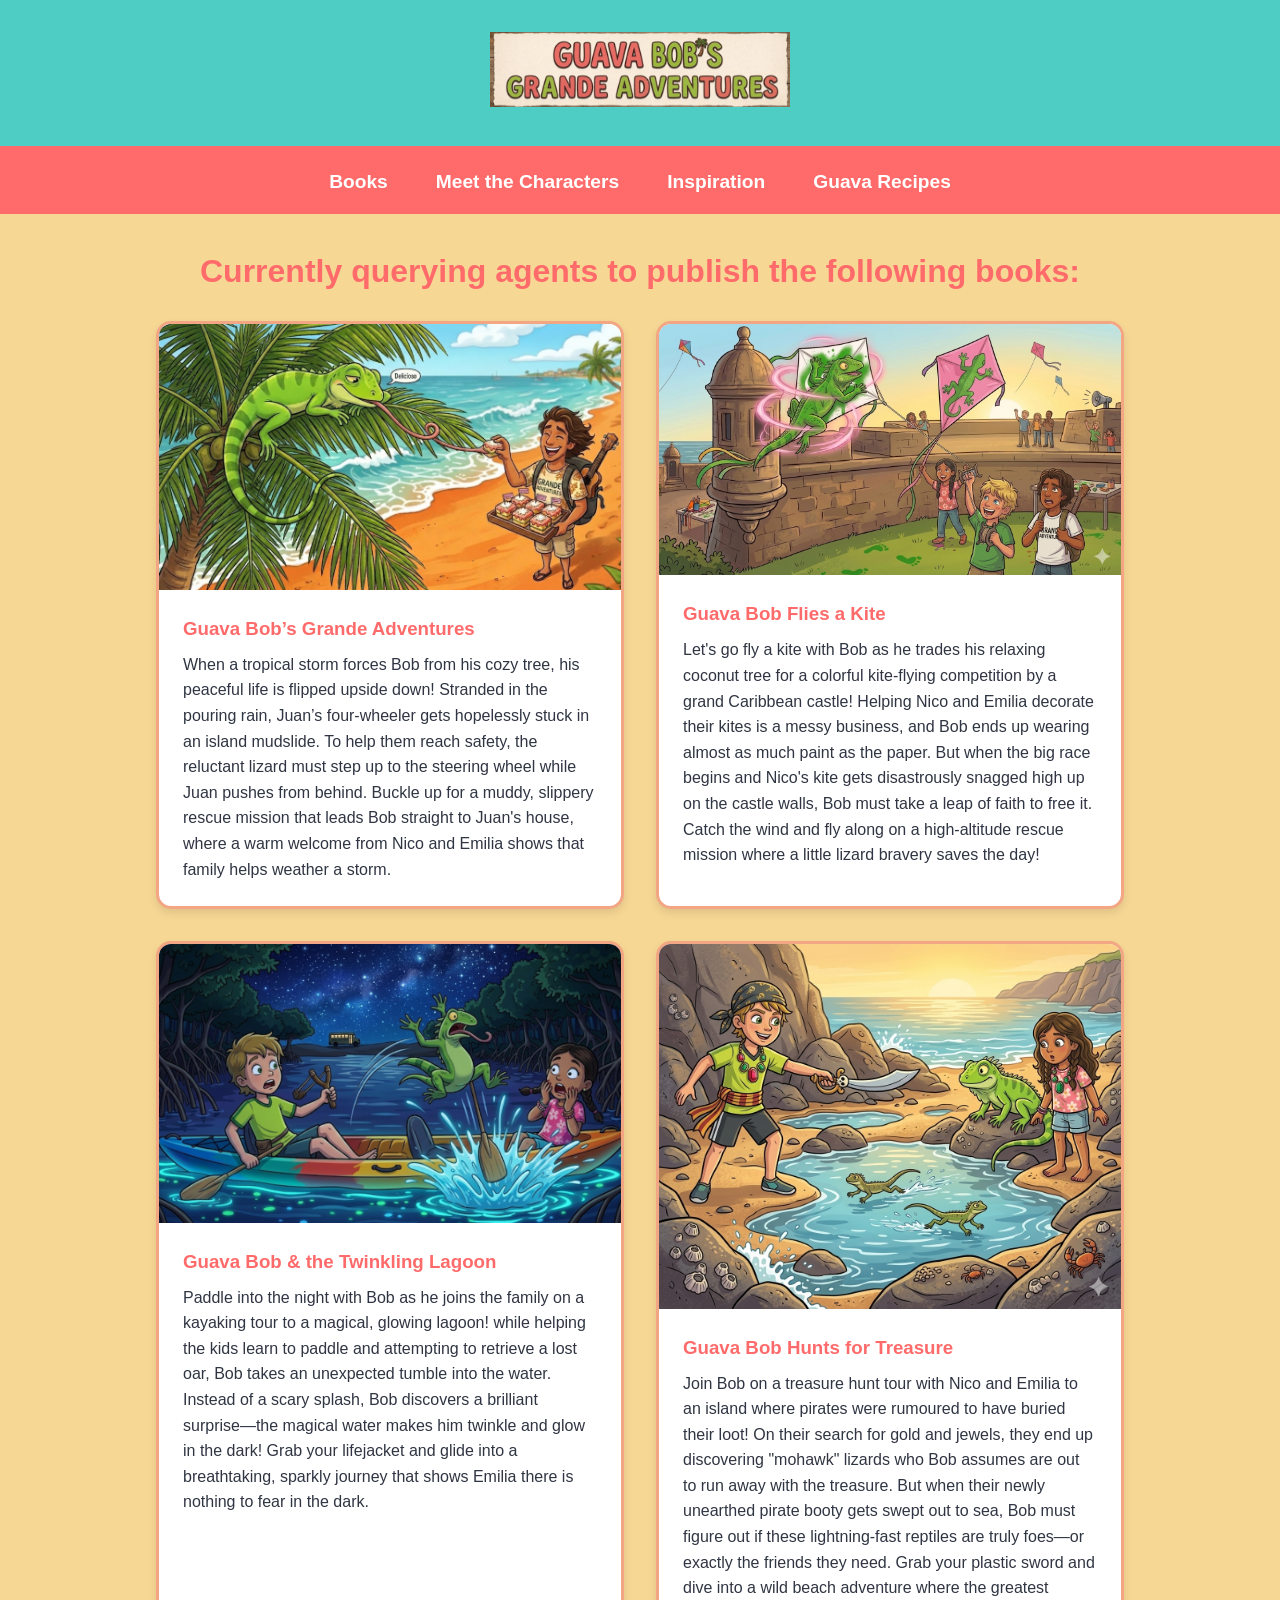
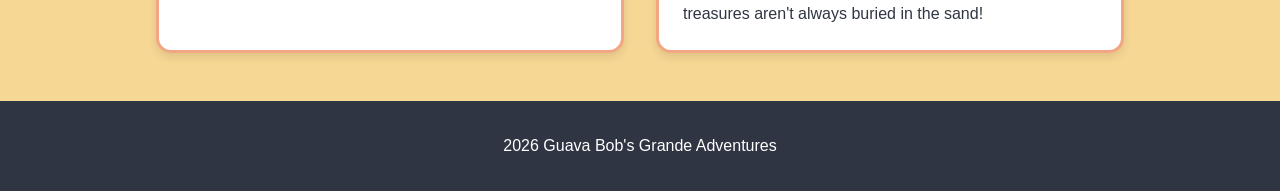
==== commit 0ad950c0: "Update index.html" ====
--- a/index.html
+++ b/index.html
@@ -29,7 +29,7 @@
                 <div class="card-content">
                     <h3>Guava Bob’s Grande Adventures</h3>
                     <p>When a tropical storm forces Bob from his cozy tree, his peaceful life is flipped upside down! Stranded in the pouring rain, Juan’s four-wheeler gets hopelessly stuck in an island mudslide. To help them reach safety, the reluctant lizard must step up to the steering wheel while Juan pushes from behind. Buckle up for a muddy, slippery rescue mission that leads Bob straight to Juan's house, where a warm welcome from Nico and Emilia shows that family helps weather a storm.</p>
-                </div>
+                 </div>
             </div>
 
             <!-- Book 2 -->
@@ -37,7 +37,7 @@
                 <img src="images/bookcover/kiteflyingCover.png" alt="Guava Bob Flies a Kite">
                 <div class="card-content">
                     <h3>Guava Bob Flies a Kite</h3>
-                    <p>Let's go fly a kite with Bob as he trades his relaxing coconut tree for a colorful kite-flying competition by a grand Caribbean castle! Helping Nico and Emilia decorate their kites is a messy business, and Bob ends up wearing almost as much paint as the paper. But when the big race begins and Nico's kite gets disastrously snagged high up on the castle walls, Bob must take a leap of faith to free it. Catch the wind and fly along on a high-altitude rescue mission where a little lizard tries to save the day!</p>
+                    <p>Let's go fly a kite with Bob as he trades his relaxing coconut tree for a colorful kite-flying competition by a grand Caribbean castle! Helping Nico and Emilia decorate their kites is a messy business, and Bob ends up wearing almost as much paint as the paper. But when the big race begins and Nico's kite gets disastrously snagged high up on the castle walls, Bob must take a leap of faith to free it. Catch the wind and fly along on a high-altitude rescue mission where a little lizard bravery saves the day!</p>
                 </div>
             </div>
 
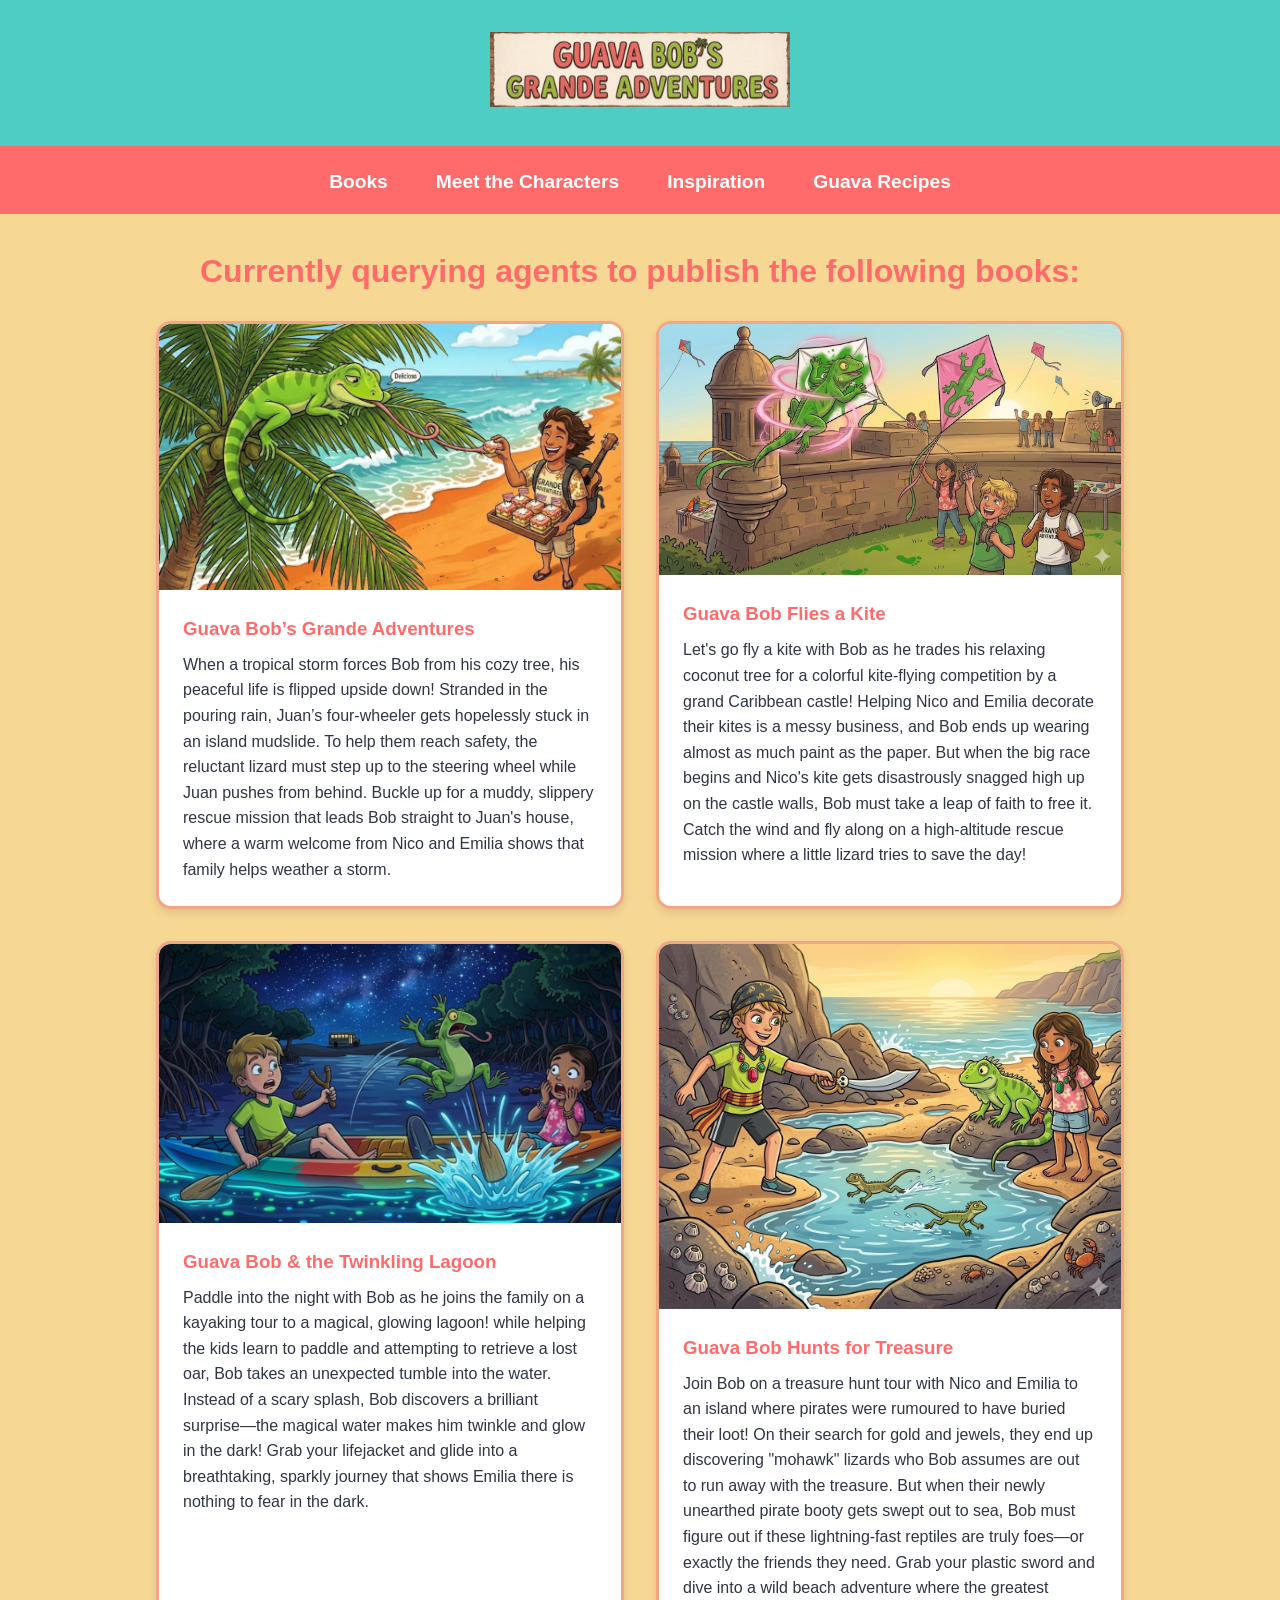
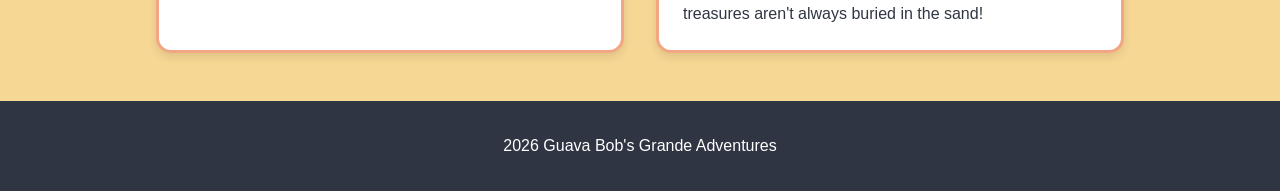
==== commit 369ca302: "Update index.html" ====
--- a/index.html
+++ b/index.html
@@ -37,8 +37,8 @@
                 <img src="images/bookcover/kiteflyingCover.png" alt="Guava Bob Flies a Kite">
                 <div class="card-content">
                     <h3>Guava Bob Flies a Kite</h3>
-                    <p>Let's go fly a kite with Bob as he trades his relaxing coconut tree for a colorful kite-flying competition by a grand Caribbean castle! Helping Nico and Emilia decorate their kites is a messy business, and Bob ends up wearing almost as much paint as the paper. But when the big race begins and Nico's kite gets disastrously snagged high up on the castle walls, Bob must take a leap of faith to free it. Catch the wind and fly along on a high-altitude rescue mission where a little lizard bravery saves the day!</p>
-                </div>
+                     <p>Let's go fly a kite with Bob as he trades his relaxing coconut tree for a colorful kite-flying competition by a grand Caribbean castle! Helping Nico and Emilia decorate their kites is a messy business, and Bob ends up wearing almost as much paint as the paper. But when the big race begins and Nico's kite gets disastrously snagged high up on the castle walls, Bob must take a leap of faith to free it. Catch the wind and fly along on a high-altitude rescue mission where a little lizard tries to save the day!</p>
+               </div>
             </div>
 
             <!-- Book 3 -->
